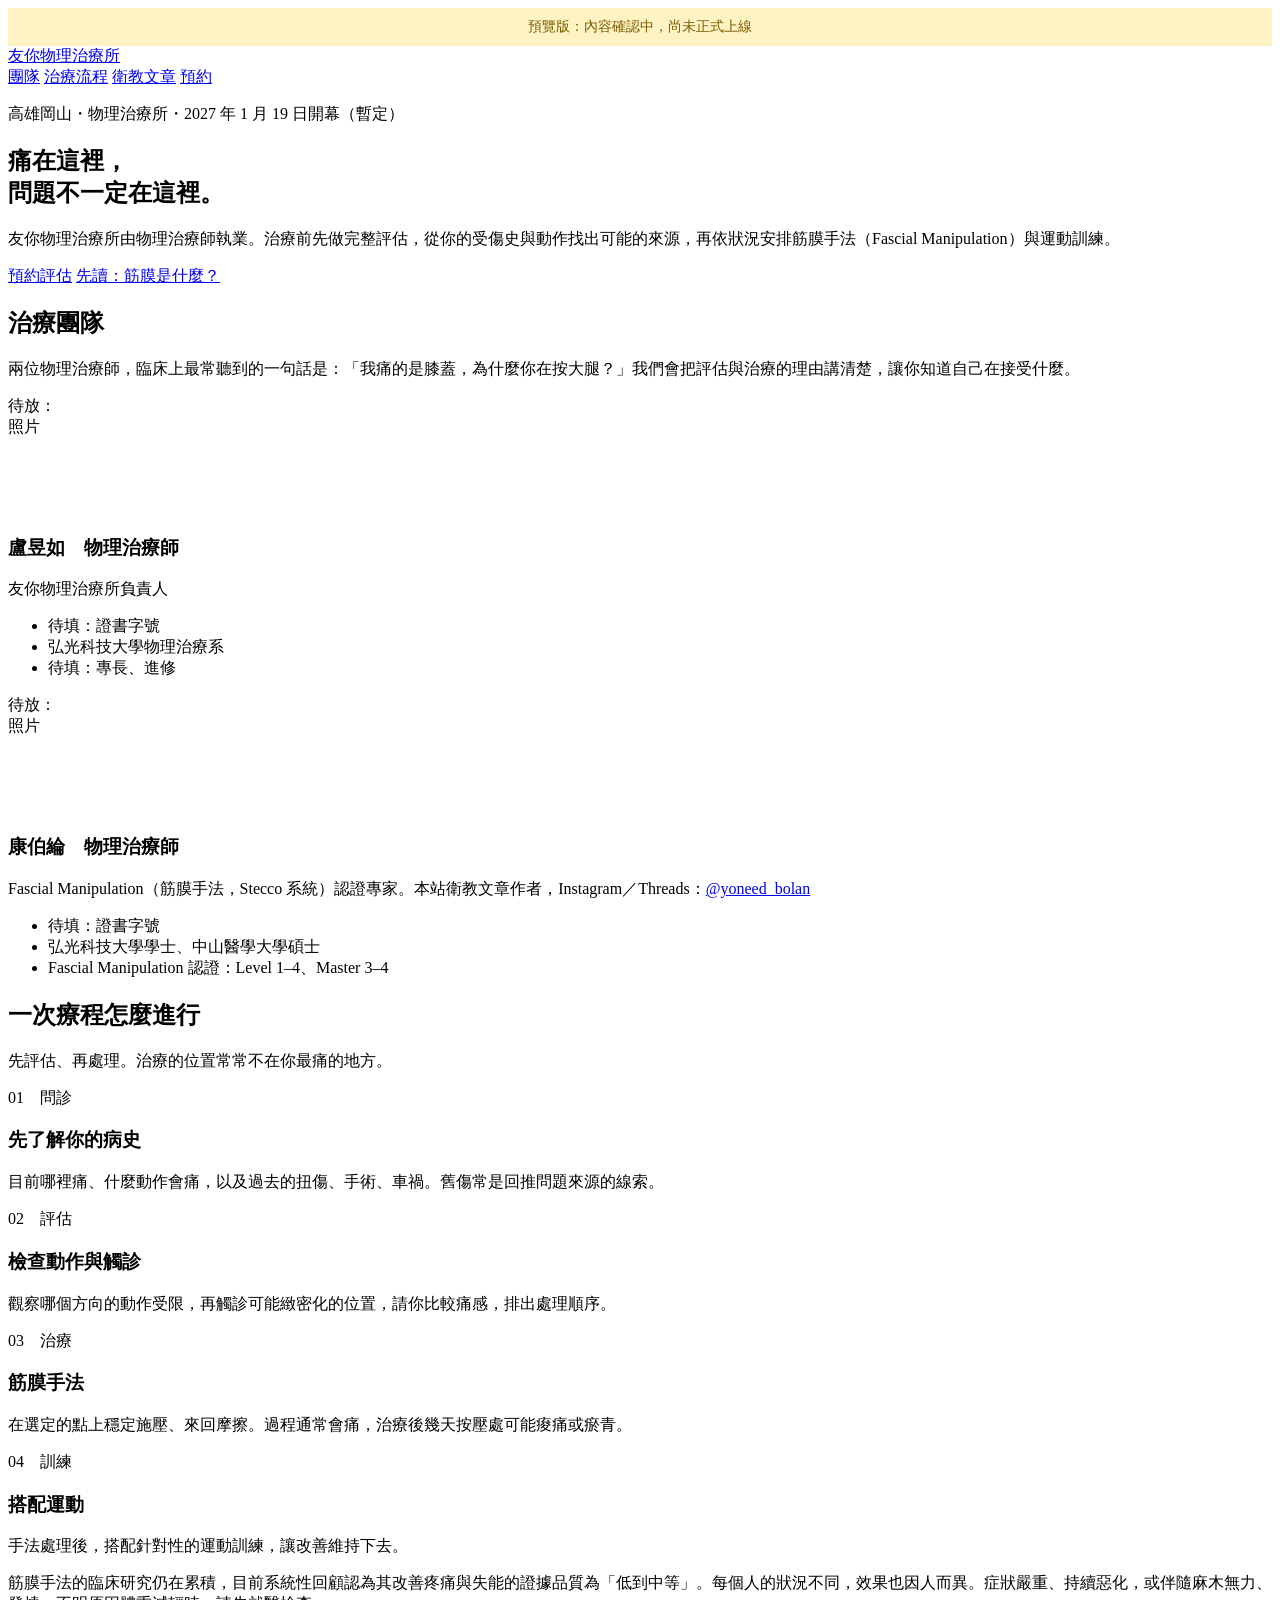
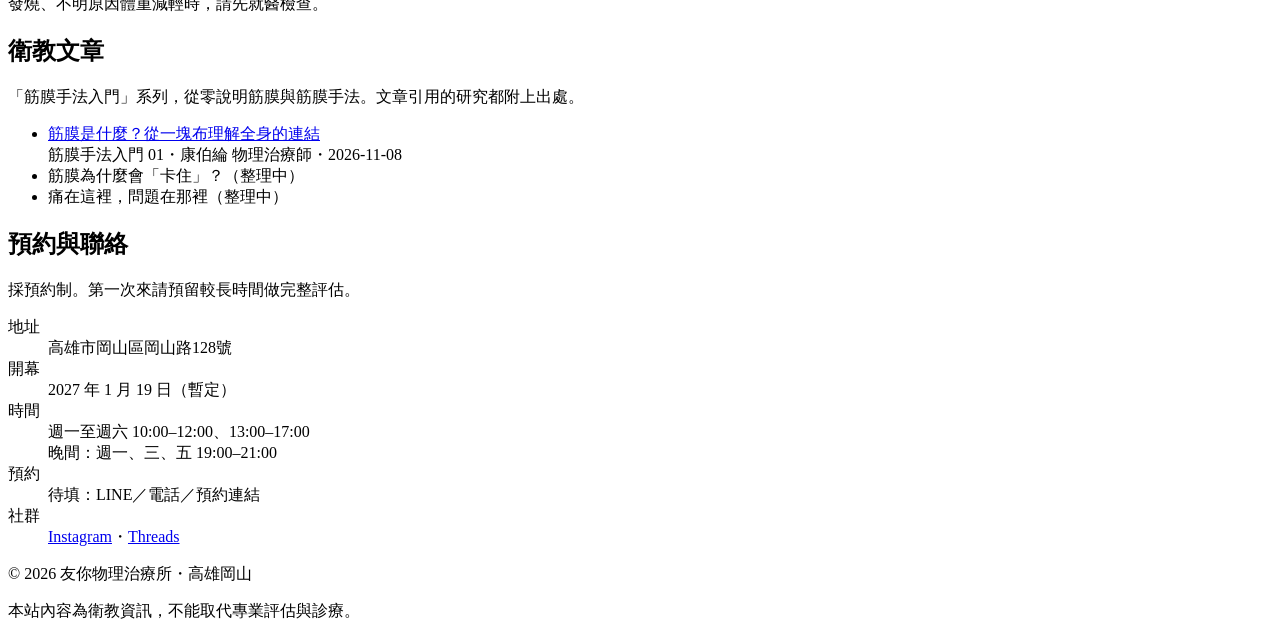
==== index.html @ 8ad2db65 "更新 index.html" ====
<!doctype html>
<html lang="zh-Hant-TW">
<head>
<meta name="robots" content="noindex, nofollow">
<meta charset="utf-8">
<meta name="viewport" content="width=device-width,initial-scale=1">
<title>友你物理治療所｜高雄岡山・筋膜手法</title>
<meta name="description" content="友你物理治療所位於高雄岡山。物理治療師以完整評估找出疼痛來源，提供筋膜手法（Fascial Manipulation）與運動訓練。">
<link rel="stylesheet" href="style.css">
<script type="application/ld+json">
{
  "@context": "https://schema.org",
  "@type": "PhysicalTherapy",
  "name": "友你物理治療所",
  "areaServed": "高雄市岡山區",
  "address": {"@type": "PostalAddress", "streetAddress": "岡山路128號", "addressLocality": "岡山區", "addressRegion": "高雄市", "addressCountry": "TW"},
  "openingHoursSpecification": [
    {"@type": "OpeningHoursSpecification", "dayOfWeek": ["Monday","Tuesday","Wednesday","Thursday","Friday","Saturday"], "opens": "10:00", "closes": "12:00"},
    {"@type": "OpeningHoursSpecification", "dayOfWeek": ["Monday","Tuesday","Wednesday","Thursday","Friday","Saturday"], "opens": "13:00", "closes": "17:00"},
    {"@type": "OpeningHoursSpecification", "dayOfWeek": ["Monday","Wednesday","Friday"], "opens": "19:00", "closes": "21:00"}
  ],
  "employee": [
    {"@type": "Person", "name": "盧昱如", "jobTitle": "物理治療師（負責人）", "alumniOf": "弘光科技大學物理治療系"},
    {"@type": "Person", "name": "康伯綸", "jobTitle": "物理治療師",
     "knowsAbout": ["Fascial Manipulation", "筋膜手法"],
     "alumniOf": ["弘光科技大學", "中山醫學大學"],
     "sameAs": ["https://www.instagram.com/yoneed_bolan/", "https://www.threads.com/@yoneed_bolan"]}
  ]
}
</script>
</head>
<body>
<div style="background:#FFF3C4;color:#7A5B00;text-align:center;font-size:14px;padding:8px 16px;line-height:1.6">預覽版：內容確認中，尚未正式上線</div>

<header class="site-header">
  <div class="wrap">
    <a class="brand" href="./">友你物理治療所</a>
    <nav class="nav">
      <a href="#team" class="hide-sm">團隊</a>
      <a href="#service">治療流程</a>
      <a href="#articles">衛教文章</a>
      <a href="#contact">預約</a>
    </nav>
  </div>
</header>

<section class="hero">
  <div class="wrap">
    <p class="eyebrow">高雄岡山・物理治療所・2027 年 1 月 19 日開幕（暫定）</p>
    <h1>痛在這裡，<br>問題不一定在這裡。</h1>
    <p>友你物理治療所由物理治療師執業。治療前先做完整評估，從你的受傷史與動作找出可能的來源，再依狀況安排筋膜手法（Fascial Manipulation）與運動訓練。</p>
    <div class="btns">
      <a class="btn btn-primary" href="#contact">預約評估</a>
      <a class="btn btn-ghost" href="articles/what-is-fascia.html">先讀：筋膜是什麼？</a>
    </div>
  </div>
</section>

<section class="block" id="team">
  <div class="wrap">
    <h2>治療團隊</h2>
    <p class="lead">兩位物理治療師，臨床上最常聽到的一句話是：「我痛的是膝蓋，為什麼你在按大腿？」我們會把評估與治療的理由講清楚，讓你知道自己在接受什麼。</p>
    <div class="grid">
      <div class="card">
        <div class="avatar" style="width:120px;height:120px;margin-bottom:16px">待放：<br>照片</div>
        <h3>盧昱如　物理治療師</h3>
        <p>友你物理治療所負責人</p>
        <ul class="creds">
          <li><span class="todo">待填：證書字號</span></li>
          <li>弘光科技大學物理治療系</li>
          <li><span class="todo">待填：專長、進修</span></li>
        </ul>
      </div>
      <div class="card">
        <div class="avatar" style="width:120px;height:120px;margin-bottom:16px">待放：<br>照片</div>
        <h3>康伯綸　物理治療師</h3>
        <p>Fascial Manipulation（筋膜手法，Stecco 系統）認證專家。本站衛教文章作者，Instagram／Threads：<a href="https://www.instagram.com/yoneed_bolan/">@yoneed_bolan</a></p>
        <ul class="creds">
          <li><span class="todo">待填：證書字號</span></li>
          <li>弘光科技大學學士、中山醫學大學碩士</li>
          <li>Fascial Manipulation 認證：Level 1–4、Master 3–4</li>
        </ul>
      </div>
    </div>
  </div>
</section>

<section class="block" id="service">
  <div class="wrap">
    <h2>一次療程怎麼進行</h2>
    <p class="lead">先評估、再處理。治療的位置常常不在你最痛的地方。</p>
    <div class="grid">
      <div class="card">
        <span class="step-no">01　問診</span>
        <h3>先了解你的病史</h3>
        <p>目前哪裡痛、什麼動作會痛，以及過去的扭傷、手術、車禍。舊傷常是回推問題來源的線索。</p>
      </div>
      <div class="card">
        <span class="step-no">02　評估</span>
        <h3>檢查動作與觸診</h3>
        <p>觀察哪個方向的動作受限，再觸診可能緻密化的位置，請你比較痛感，排出處理順序。</p>
      </div>
      <div class="card">
        <span class="step-no">03　治療</span>
        <h3>筋膜手法</h3>
        <p>在選定的點上穩定施壓、來回摩擦。過程通常會痛，治療後幾天按壓處可能痠痛或瘀青。</p>
      </div>
      <div class="card">
        <span class="step-no">04　訓練</span>
        <h3>搭配運動</h3>
        <p>手法處理後，搭配針對性的運動訓練，讓改善維持下去。</p>
      </div>
    </div>
    <p class="note">筋膜手法的臨床研究仍在累積，目前系統性回顧認為其改善疼痛與失能的證據品質為「低到中等」。每個人的狀況不同，效果也因人而異。症狀嚴重、持續惡化，或伴隨麻木無力、發燒、不明原因體重減輕時，請先就醫檢查。</p>
  </div>
</section>

<section class="block" id="articles">
  <div class="wrap">
    <h2>衛教文章</h2>
    <p class="lead">「筋膜手法入門」系列，從零說明筋膜與筋膜手法。文章引用的研究都附上出處。</p>
    <ul class="post-list">
      <li>
        <a href="articles/what-is-fascia.html">筋膜是什麼？從一塊布理解全身的連結</a>
        <div class="meta">筋膜手法入門 01・康伯綸 物理治療師・2026-11-08</div>
      </li>
      <li><span class="soon">筋膜為什麼會「卡住」？（整理中）</span></li>
      <li><span class="soon">痛在這裡，問題在那裡（整理中）</span></li>
    </ul>
  </div>
</section>

<section class="block" id="contact">
  <div class="wrap">
    <h2>預約與聯絡</h2>
    <p class="lead">採預約制。第一次來請預留較長時間做完整評估。</p>
    <dl class="contact">
      <dt>地址</dt><dd>高雄市岡山區岡山路128號</dd>
      <dt>開幕</dt><dd>2027 年 1 月 19 日（暫定）</dd>
      <dt>時間</dt><dd>週一至週六 10:00–12:00、13:00–17:00<br>晚間：週一、三、五 19:00–21:00</dd>
      <dt>預約</dt><dd><span class="todo">待填：LINE／電話／預約連結</span></dd>
      <dt>社群</dt><dd><a href="https://www.instagram.com/yoneed_bolan/">Instagram</a>・<a href="https://www.threads.com/@yoneed_bolan">Threads</a></dd>
    </dl>
  </div>
</section>

<footer class="site-footer">
  <div class="wrap">
    <p>© 2026 友你物理治療所・高雄岡山</p>
    <p>本站內容為衛教資訊，不能取代專業評估與診療。</p>
  </div>
</footer>

</body>
</html>
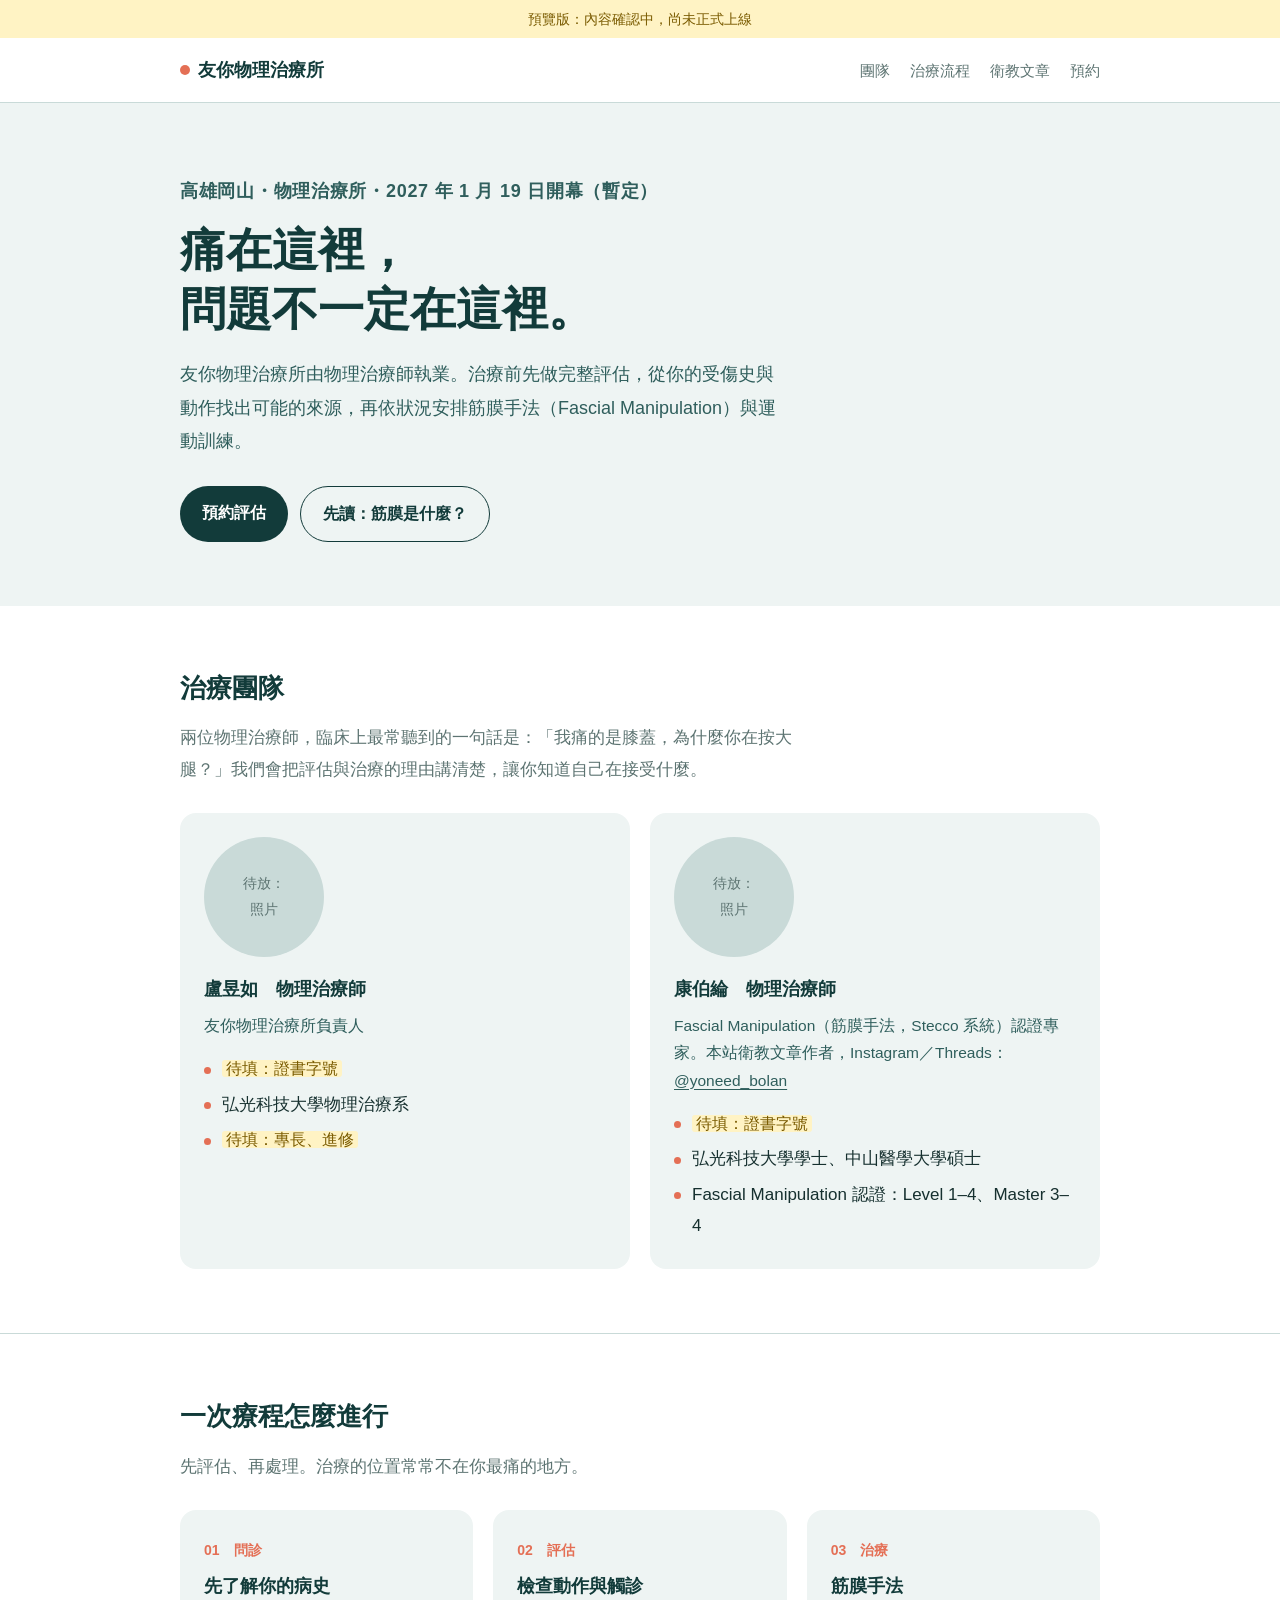
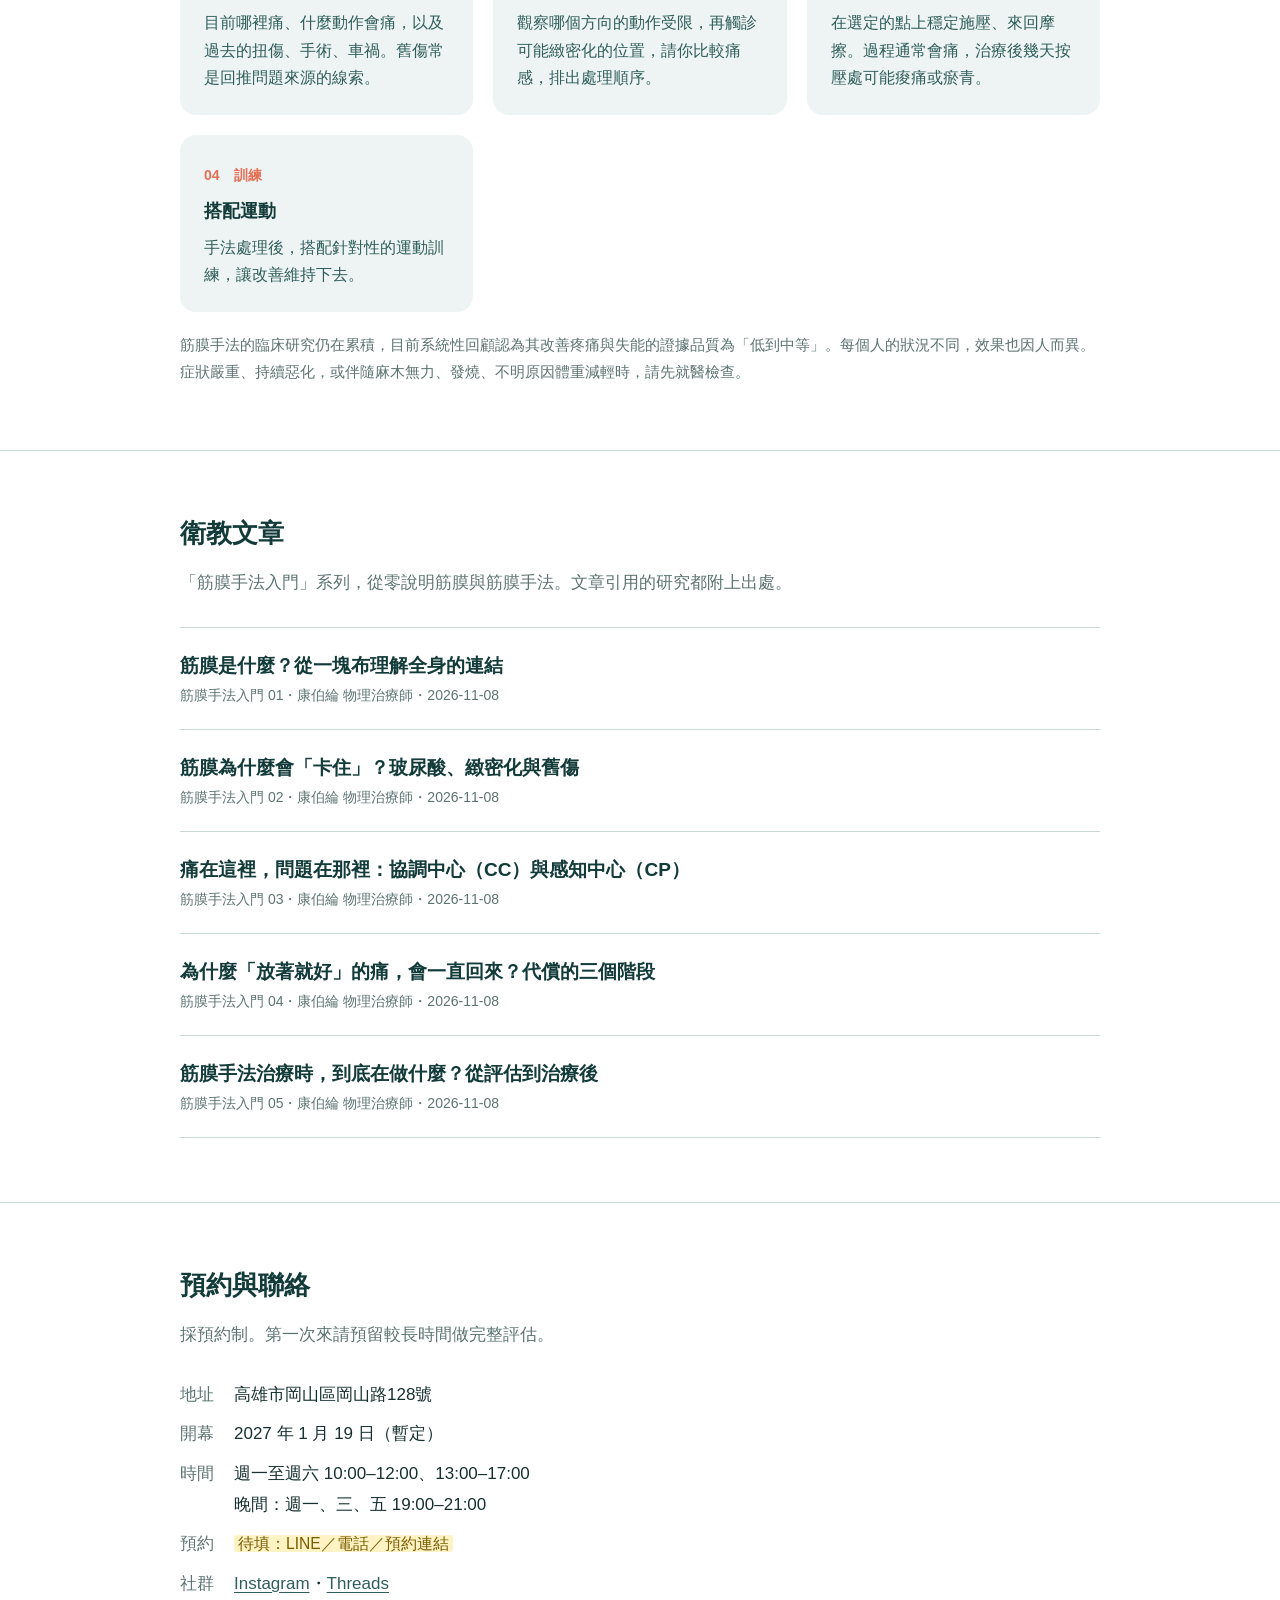
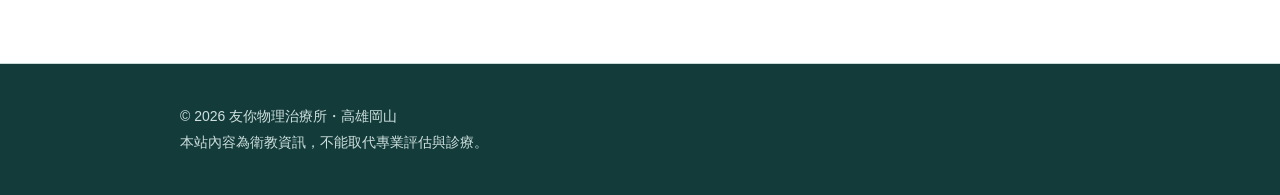
==== commit af941f55: "更新 index.html" ====
--- a/index.html
+++ b/index.html
@@ -124,8 +124,22 @@
         <a href="articles/what-is-fascia.html">筋膜是什麼？從一塊布理解全身的連結</a>
         <div class="meta">筋膜手法入門 01・康伯綸 物理治療師・2026-11-08</div>
       </li>
-      <li><span class="soon">筋膜為什麼會「卡住」？（整理中）</span></li>
-      <li><span class="soon">痛在這裡，問題在那裡（整理中）</span></li>
+      <li>
+        <a href="articles/densification.html">筋膜為什麼會「卡住」？玻尿酸、緻密化與舊傷</a>
+        <div class="meta">筋膜手法入門 02・康伯綸 物理治療師・2026-11-08</div>
+      </li>
+      <li>
+        <a href="articles/cc-cp.html">痛在這裡，問題在那裡：協調中心（CC）與感知中心（CP）</a>
+        <div class="meta">筋膜手法入門 03・康伯綸 物理治療師・2026-11-08</div>
+      </li>
+      <li>
+        <a href="articles/compensation.html">為什麼「放著就好」的痛，會一直回來？代償的三個階段</a>
+        <div class="meta">筋膜手法入門 04・康伯綸 物理治療師・2026-11-08</div>
+      </li>
+      <li>
+        <a href="articles/treatment.html">筋膜手法治療時，到底在做什麼？從評估到治療後</a>
+        <div class="meta">筋膜手法入門 05・康伯綸 物理治療師・2026-11-08</div>
+      </li>
     </ul>
   </div>
 </section>
--- a/style.css
+++ b/style.css
@@ -0,0 +1,100 @@
+:root{
+  --ink:#123B3A; --ink-2:#2F5E5C; --paper:#FFFFFF; --mist:#EEF4F3; --line:#C9DAD8;
+  --coral:#E46F55; --coral-soft:#FBE9E4; --text:#16302F; --muted:#5D7472;
+  --max:720px;
+}
+*{box-sizing:border-box;margin:0;padding:0}
+html{-webkit-text-size-adjust:100%}
+body{font-family:"PingFang TC","Noto Sans TC","Heiti TC","Microsoft JhengHei",sans-serif;
+  color:var(--text);background:var(--paper);line-height:1.85;font-size:17px;
+  -webkit-font-smoothing:antialiased}
+a{color:var(--ink-2);text-underline-offset:3px}
+a:hover{color:var(--coral)}
+img{max-width:100%;height:auto}
+
+/* 待填欄位：上線前要全部換掉 */
+.todo{background:#FFF3C4;color:#7A5B00;padding:0 4px;border-radius:3px;font-size:.92em}
+
+.wrap{max-width:var(--max);margin:0 auto;padding:0 20px}
+
+/* header */
+.site-header{border-bottom:1px solid var(--line);background:var(--paper)}
+.site-header .wrap{display:flex;align-items:center;justify-content:space-between;gap:16px;
+  max-width:960px;height:64px}
+.brand{font-weight:700;color:var(--ink);text-decoration:none;font-size:18px;display:flex;align-items:center;gap:8px}
+.brand::before{content:"";width:10px;height:10px;border-radius:50%;background:var(--coral)}
+.nav{display:flex;gap:20px;font-size:15px}
+.nav a{color:var(--muted);text-decoration:none}
+.nav a:hover{color:var(--ink)}
+@media (max-width:560px){.nav .hide-sm{display:none}}
+
+/* hero */
+.hero{background:var(--mist);padding:72px 0 64px}
+.hero .wrap{max-width:960px}
+.eyebrow{color:var(--coral);font-weight:600;font-size:15px;letter-spacing:.04em}
+.hero h1{font-size:clamp(30px,5.4vw,46px);line-height:1.3;color:var(--ink);margin:12px 0 18px}
+.hero p{font-size:18px;color:var(--ink-2);max-width:600px}
+.btns{display:flex;flex-wrap:wrap;gap:12px;margin-top:28px}
+.btn{display:inline-block;padding:12px 22px;border-radius:999px;text-decoration:none;font-weight:600;font-size:16px}
+.btn-primary{background:var(--ink);color:#fff}
+.btn-primary:hover{background:var(--ink-2);color:#fff}
+.btn-ghost{border:1.5px solid var(--ink);color:var(--ink)}
+
+/* sections */
+section.block{padding:64px 0;border-bottom:1px solid var(--line)}
+section.block .wrap{max-width:960px}
+h2{font-size:26px;line-height:1.4;color:var(--ink);margin-bottom:16px}
+.lead{color:var(--muted);margin-bottom:28px;max-width:640px}
+.grid{display:grid;gap:20px;grid-template-columns:repeat(auto-fit,minmax(240px,1fr))}
+.card{background:var(--mist);border-radius:16px;padding:24px}
+.card h3{font-size:18px;color:var(--ink);margin-bottom:6px}
+.card p{font-size:15.5px;color:var(--ink-2);line-height:1.75}
+.step-no{display:inline-block;color:var(--coral);font-weight:700;font-size:14px;margin-bottom:6px}
+.note{font-size:14.5px;color:var(--muted);margin-top:20px}
+
+.about{display:grid;gap:32px;grid-template-columns:1fr}
+@media (min-width:760px){.about{grid-template-columns:220px 1fr}}
+.avatar{width:180px;height:180px;border-radius:50%;background:var(--line);display:flex;align-items:center;
+  justify-content:center;color:var(--muted);font-size:14px;text-align:center}
+.creds{list-style:none;margin-top:14px}
+.creds li{padding-left:18px;position:relative;margin:4px 0}
+.creds li::before{content:"";position:absolute;left:0;top:.8em;width:7px;height:7px;border-radius:50%;background:var(--coral)}
+
+.post-list{list-style:none}
+.post-list li{border-top:1px solid var(--line);padding:20px 0}
+.post-list li:last-child{border-bottom:1px solid var(--line)}
+.post-list a{font-size:19px;font-weight:600;color:var(--ink);text-decoration:none}
+.post-list a:hover{color:var(--coral)}
+.post-list .meta{font-size:14px;color:var(--muted)}
+.post-list .soon{color:var(--muted);font-size:17px}
+
+dl.contact{display:grid;grid-template-columns:auto 1fr;gap:8px 20px}
+dl.contact dt{color:var(--muted)}
+
+/* article */
+.article{padding:56px 0 40px}
+.crumbs{font-size:14px;color:var(--muted);margin-bottom:20px}
+.crumbs a{color:var(--muted)}
+.article h1{font-size:clamp(28px,5vw,38px);line-height:1.35;color:var(--ink);margin-bottom:14px}
+.byline{font-size:14.5px;color:var(--muted);margin-bottom:32px}
+.tldr{background:var(--coral-soft);border-radius:14px;padding:20px 22px;margin-bottom:40px}
+.tldr strong{color:var(--coral);display:block;margin-bottom:6px}
+.tldr ul{padding-left:1.2em}
+.article h2{margin-top:48px;font-size:24px}
+.article p{margin:0 0 18px}
+.article ul,.article ol{margin:0 0 18px;padding-left:1.4em}
+.article li{margin:4px 0}
+.callout{border-left:4px solid var(--ink-2);background:var(--mist);padding:16px 20px;border-radius:0 12px 12px 0;margin:24px 0}
+.callout.warn{border-color:var(--coral);background:var(--coral-soft)}
+.refs{font-size:14.5px;color:var(--ink-2);line-height:1.7}
+.refs li{margin:8px 0;word-break:break-word}
+.author-box{display:flex;gap:16px;align-items:flex-start;background:var(--mist);border-radius:16px;padding:22px;margin-top:48px}
+.author-box .dot{flex:none;width:52px;height:52px;border-radius:50%;background:var(--ink);color:#fff;
+  display:flex;align-items:center;justify-content:center;font-weight:700}
+.author-box p{margin:0;font-size:15px;line-height:1.7}
+.next{margin-top:32px;font-size:15.5px}
+
+/* footer */
+.site-footer{background:var(--ink);color:#cfe0de;padding:40px 0;font-size:14px;line-height:1.8}
+.site-footer .wrap{max-width:960px}
+.site-footer a{color:#fff}
